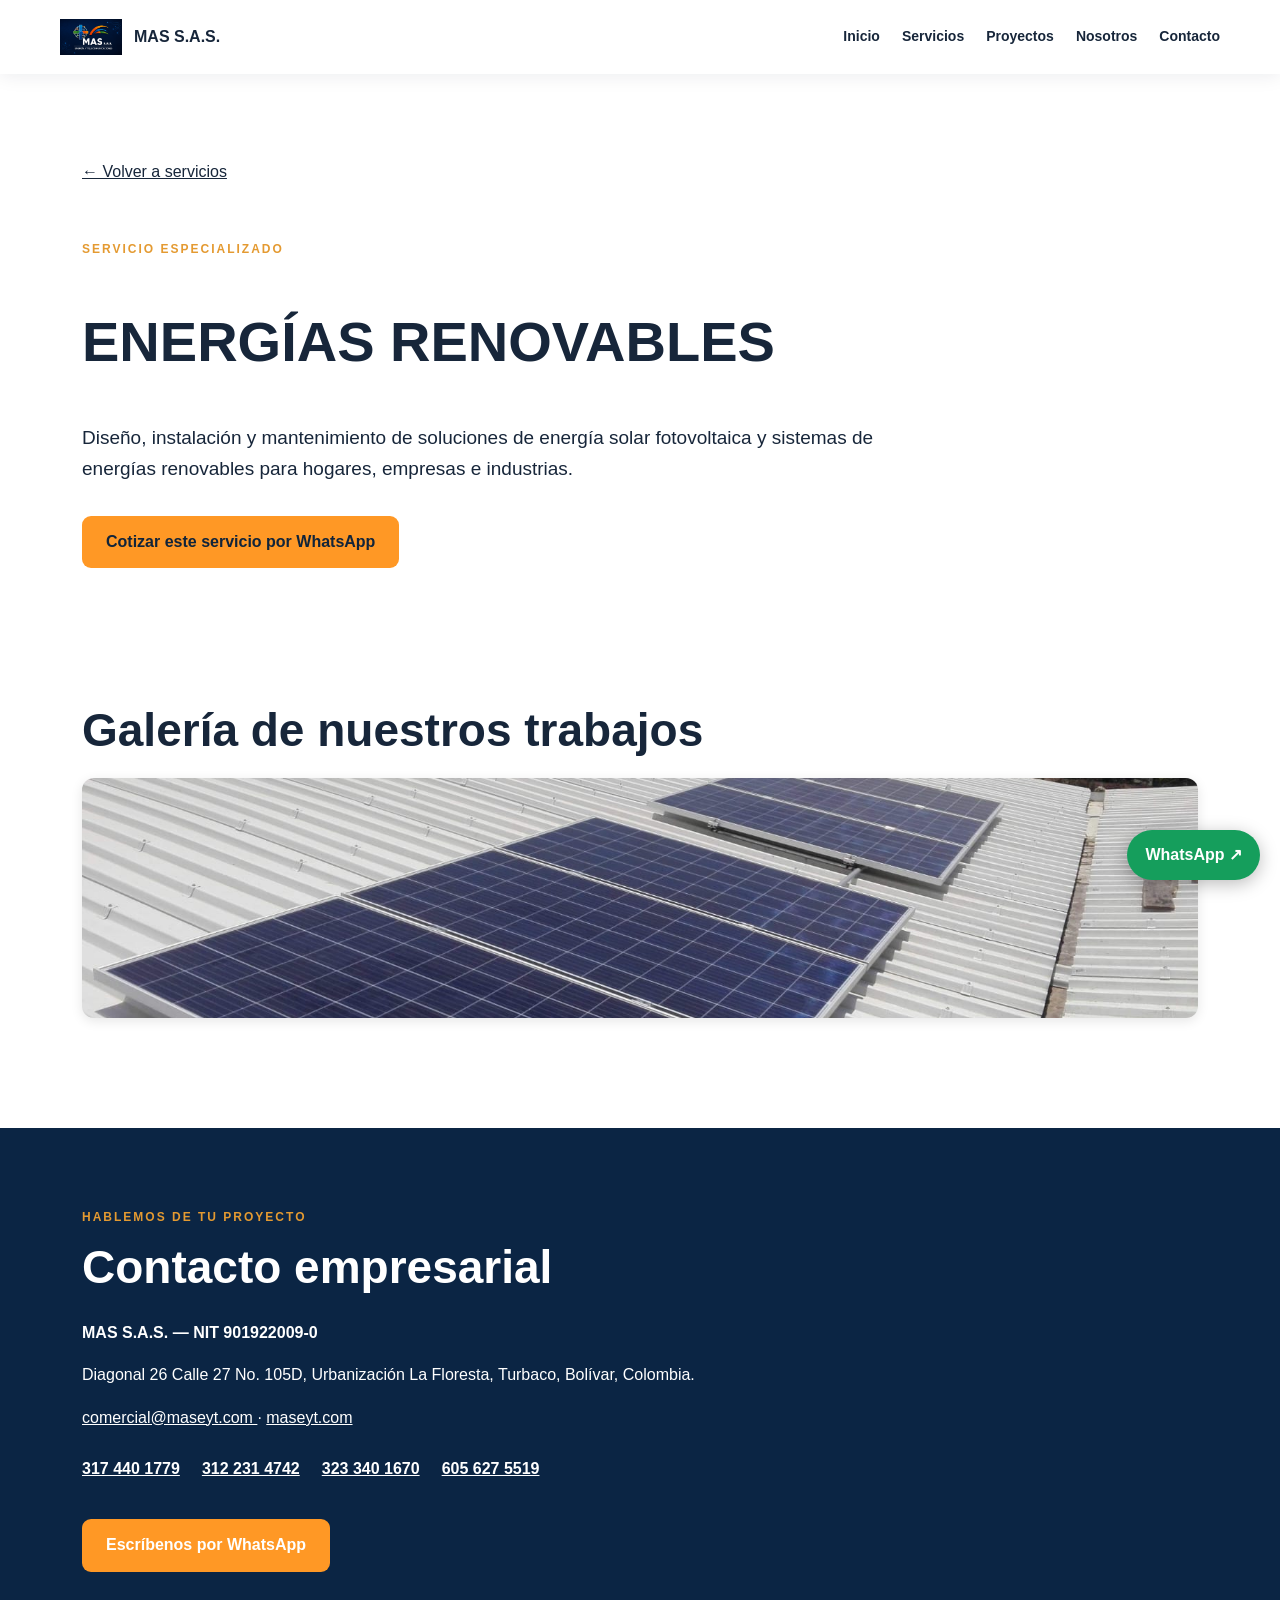
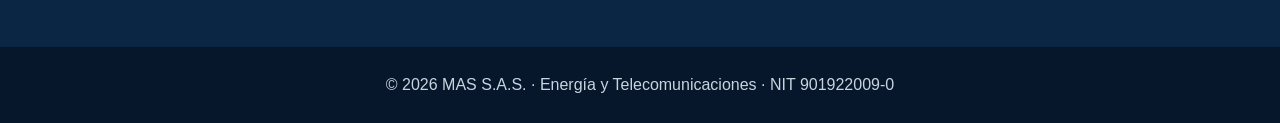
==== servicio.html @ 39f7eba4 "Update servicio.html" ====
<!doctype html>
<html lang="es">
<head>
  <meta charset="utf-8">
  <meta name="viewport" content="width=device-width, initial-scale=1">
  <meta name="description" content="MAS S.A.S. Energía, telecomunicaciones y soporte técnico en Colombia.">
  <title>Servicios | MAS S.A.S.</title>
  <link rel="stylesheet" href="estilos.css">

  <style>
    .service-gallery {
      margin-top: 35px;
    }

    .service-gallery h2 {
      margin-bottom: 20px;
    }

    .gallery-grid {
      display: grid;
      grid-template-columns: repeat(auto-fit, minmax(240px, 1fr));
      gap: 20px;
    }

    .gallery-item {
      margin: 0;
      overflow: hidden;
      border-radius: 12px;
      background: #f5f5f5;
      box-shadow: 0 3px 12px rgba(0,0,0,.10);
    }

    .gallery-item img {
      display: block;
      width: 100%;
      height: 240px;
      object-fit: cover;
      cursor: zoom-in;
    }

    .gallery-item figcaption {
      padding: 12px 15px;
      font-size: 14px;
      color: #333;
    }

    #desc {
      white-space: pre-line;
    }

    #gallery {
      margin-bottom: 25px;
    }

    .gallery-status {
      color: #666;
    }
  </style>
</head>

<body>

<header>
  <a class="brand" href="index.html">
    <img src="assets/logo-mas.jpg" alt="Logo MAS S.A.S.">
    <strong>MAS S.A.S.</strong>
  </a>

  <nav>
    <a href="index.html">Inicio</a>
    <a href="index.html#servicios">Servicios</a>
    <a href="index.html#proyectos">Proyectos</a>
    <a href="index.html#nosotros">Nosotros</a>
    <a href="index.html#contacto">Contacto</a>
  </nav>
</header>

<main class="wrap section">

  <a href="index.html#servicios">← Volver a servicios</a>

  <article class="detail">
    <span class="eyebrow">Servicio especializado</span>

    <h1 id="title">Cargando servicio...</h1>

    <p id="desc"></p>

    <a
      class="btn"
      id="quote"
      href="https://wa.me/573174401779"
      target="_blank"
      rel="noopener"
    >
      Cotizar este servicio por WhatsApp
    </a>
  </article>

  <section id="gallery" class="service-gallery" hidden>
    <h2>Galería de nuestros trabajos</h2>
    <div id="gallery-grid" class="gallery-grid"></div>
  </section>

</main>

<section id="contacto" class="contact">
  <div class="wrap">

    <span class="eyebrow">Hablemos de tu proyecto</span>

    <h2>Contacto empresarial</h2>

    <p>
      <b>MAS S.A.S. — NIT 901922009-0</b>
    </p>

    <p>
      Diagonal 26 Calle 27 No. 105D,
      Urbanización La Floresta,
      Turbaco, Bolívar, Colombia.
    </p>

    <p>
      <a href="mailto:comercial@maseyt.com">
        comercial@maseyt.com
      </a>
      ·
      <a href="https://maseyt.com">
        maseyt.com
      </a>
    </p>

    <div class="phones">
      <a href="tel:+573174401779">317 440 1779</a>
      <a href="tel:+573122314742">312 231 4742</a>
      <a href="tel:+573233401670">323 340 1670</a>
      <a href="tel:+576056275519">605 627 5519</a>
    </div>

    <a
      class="btn"
      href="https://wa.me/573174401779"
      target="_blank"
      rel="noopener"
    >
      Escríbenos por WhatsApp
    </a>

  </div>
</section>

<footer>
  © 2026 MAS S.A.S. · Energía y Telecomunicaciones · NIT 901922009-0
</footer>

<a
  class="floating"
  href="https://wa.me/573174401779"
  aria-label="WhatsApp"
  target="_blank"
  rel="noopener"
>
  WhatsApp ↗
</a>

<script>
  const serviciosOriginales = [
    {
      nombre: "ENERGÍAS RENOVABLES",
      descripcion: "Diseño, instalación y mantenimiento de soluciones de energía solar fotovoltaica y sistemas de energías renovables para hogares, empresas e industrias."
    },
    {
      nombre: "RADIOENLACES",
      descripcion: "Ofrecemos soluciones integrales de conectividad inalámbrica mediante el diseño, instalación, configuración, optimización y mantenimiento de radioenlaces punto a punto y punto a multipunto. Interconectamos sedes empresariales, instituciones y redes de proveedores de internet (ISP), garantizando enlaces estables, seguros y de alto rendimiento. Brindamos soporte técnico especializado y soluciones de conectividad a nivel local, regional y nacional."
    },
    {
      nombre: "REDES EMPRESARIALES",
      descripcion: "Diseñamos, implementamos y mantenemos infraestructuras de redes de datos para empresas e instituciones. Ofrecemos soluciones de cableado estructurado, fibra óptica, redes LAN y Wi-Fi, configuración de equipos de comunicación y optimización de redes, garantizando conectividad segura, estable y eficiente."
    },
    {
      nombre: "CONECTIVIDAD SATELITAL",
      descripcion: "Ofrecemos soluciones de conectividad satelital para empresas, instituciones y zonas rurales o de difícil acceso. Realizamos instalación, configuración, optimización y mantenimiento de sistemas de internet satelital, incluyendo tecnología Starlink. Integramos estas soluciones con redes empresariales y sistemas de distribución Wi-Fi para proporcionar conectividad confiable y de alto rendimiento en cualquier región del país con cobertura disponible."
    },
    {
      nombre: "SEGURIDAD ELECTRÓNICA Y CCTV",
      descripcion: "Diseñamos, instalamos, configuramos y mantenemos sistemas integrales de seguridad electrónica para empresas, instituciones, conjuntos residenciales y establecimientos comerciales. Ofrecemos soluciones de videovigilancia CCTV e IP, cámaras de seguridad, sistemas de grabación DVR y NVR, alarmas y control de acceso. Brindamos mantenimiento preventivo y correctivo, diagnóstico de fallas y soporte técnico especializado para garantizar la protección y continuidad de los sistemas de seguridad."
    },
    {
      nombre: "INSTALACIONES ELÉCTRICAS",
      descripcion: "Ofrecemos soluciones integrales en instalaciones eléctricas para los sectores residencial, comercial e industrial. Realizamos diseño, montaje, adecuación y mantenimiento preventivo y correctivo de redes eléctricas, tableros de distribución, sistemas de iluminación, puesta a tierra y respaldo energético. Diseñamos e implementamos sistemas de protección eléctrica mediante disyuntores y dispositivos de protección contra sobretensiones (DPS), para proteger equipos e instalaciones frente a sobrecargas, cortocircuitos y sobretensiones transitorias. Desarrollamos nuestros proyectos conforme a la normativa RETIE y demás disposiciones técnicas aplicables, priorizando la seguridad, eficiencia y continuidad del servicio."
    },
    {
      nombre: "REPARACIÓN ELECTRÓNICA ESPECIALIZADA",
      descripcion: "Ofrecemos diagnóstico, reparación y mantenimiento especializado de equipos electrónicos utilizados en telecomunicaciones, redes de datos y sistemas de energía. Realizamos reparación de tarjetas electrónicas, fuentes de alimentación, inversores, radios de comunicación y equipos de red de diferentes fabricantes, incluyendo Mimosa y MikroTik. Aplicamos técnicas de diagnóstico electrónico a nivel de componentes para identificar y corregir fallas, buscando recuperar la funcionalidad de los equipos, prolongar su vida útil y reducir los costos de reemplazo."
    },
    {
      nombre: "SOPORTE TÉCNICO ESPECIALIZADO Y EMERGENCIAS 24/7.",
      descripcion: "Brindamos soporte técnico especializado, diagnóstico de fallas y mantenimiento preventivo y correctivo de sistemas eléctricos, redes de datos, equipos de telecomunicaciones e infraestructura tecnológica. Contamos con atención de emergencias 24/7 para responder ante fallas críticas, interrupciones del servicio y situaciones que comprometan la continuidad operativa de empresas e instituciones. Ofrecemos soluciones oportunas y acompañamiento técnico para restablecer el funcionamiento de los sistemas y minimizar los tiempos de inactividad."
    }
  ];

  const parametros = new URLSearchParams(window.location.search);
  const id = Number(parametros.get("id"));

  const titulo = document.getElementById("title");
  const descripcion = document.getElementById("desc");
  const cotizar = document.getElementById("quote");
  const galeria = document.getElementById("gallery");
  const contenedorGaleria = document.getElementById("gallery-grid");

  function normalizarTexto(valor) {
    return String(valor || "")
      .normalize("NFD")
      .replace(/[\u0300-\u036f]/g, "")
      .toLowerCase()
      .replace(/[^a-z0-9]/g, "");
  }

  function obtenerLista(datos) {
    if (Array.isArray(datos)) return datos;

    if (!datos || typeof datos !== "object") return [];

    const posiblesClaves = [
      "servicios",
      "lista_servicios",
      "lista",
      "items"
    ];

    for (const clave of posiblesClaves) {
      if (Array.isArray(datos[clave])) {
        return datos[clave];
      }
    }

    return [];
  }

  function rutaImagen(valor) {
    if (!valor || typeof valor !== "string") return "";

    const ruta = valor.trim();

    if (/^(https?:)?\/\//i.test(ruta)) {
      return ruta;
    }

    if (ruta.startsWith("data:")) {
      return "";
    }

    return "/" + ruta.replace(/^\/+/, "");
  }

  function mostrarServicio(servicio) {
    const nombre = servicio.nombre || servicio.titulo || "Servicio";
    const texto = servicio.descripcion || servicio.descripcion_larga || "";

    titulo.textContent = nombre;
    descripcion.textContent = texto;

    document.title = nombre + " | MAS S.A.S.";

    cotizar.href =
      "https://wa.me/573174401779?text=" +
      encodeURIComponent(
        "Hola, quiero cotizar el servicio de " + nombre
      );

    contenedorGaleria.replaceChildren();

    const fotos = Array.isArray(servicio.galeria)
      ? servicio.galeria
      : [];

    for (const foto of fotos) {
      const imagenOriginal =
        typeof foto === "string"
          ? foto
          : foto.imagen || foto.foto || "";

      const imagenURL = rutaImagen(imagenOriginal);

      if (!imagenURL) continue;

      const figura = document.createElement("figure");
      figura.className = "gallery-item";

      const imagen = document.createElement("img");
      imagen.src = imagenURL;
      imagen.loading = "lazy";
      imagen.alt =
        foto.descripcion_foto ||
        "Trabajo realizado por MAS S.A.S.";

      imagen.addEventListener("click", () => {
        window.open(imagenURL, "_blank", "noopener");
      });

      figura.appendChild(imagen);

      const pie = typeof foto === "object"
        ? foto.descripcion_foto || ""
        : "";

      if (pie) {
        const textoPie = document.createElement("figcaption");
        textoPie.textContent = pie;
        figura.appendChild(textoPie);
      }

      contenedorGaleria.appendChild(figura);
    }

    galeria.hidden = contenedorGaleria.children.length === 0;
  }

  async function cargarServicio() {
    const original = serviciosOriginales[id];

    if (!Number.isInteger(id) || id < 0 || !original) {
      titulo.textContent = "Servicio no encontrado";
      descripcion.textContent = "";
      cotizar.hidden = true;
      return;
    }

    mostrarServicio(original);

    try {
      const respuesta = await fetch(
        "contenido/servicios.json",
        { cache: "no-store" }
      );

      if (!respuesta.ok) {
        throw new Error("No se pudo cargar servicios.json");
      }

      const datos = await respuesta.json();
      const servicios = obtenerLista(datos);

      if (!servicios.length) {
        console.warn("No se encontró una lista de servicios en el JSON.");
        return;
      }

      const servicioCMS = servicios.find((servicio) =>
        normalizarTexto(servicio.nombre || servicio.titulo) ===
        normalizarTexto(original.nombre)
      );

      if (servicioCMS) {
        mostrarServicio({
          ...original,
          ...servicioCMS
        });
      } else {
        console.warn(
          "No se encontró el servicio correspondiente en servicios.json:",
          original.nombre
        );
      }

    } catch (error) {
      console.error("Error al cargar el servicio:", error);
    }
  }

  cargarServicio();
</script>

</body>
</html>
---- estilos.css ----
*{box-sizing:border-box}html{scroll-behavior:smooth}body{margin:0;font:16px/1.65 Arial,sans-serif;color:#17263a;background:#fff}a{color:inherit}header{position:sticky;top:0;background:#fff;z-index:5;box-shadow:0 2px 18px #071b3214;padding:10px max(20px,calc((100vw - 1160px)/2));display:flex;align-items:center;justify-content:space-between;gap:20px}.brand{display:flex;align-items:center;gap:12px;text-decoration:none}.brand img{height:54px;width:62px;object-fit:contain}nav{display:flex;gap:22px;flex-wrap:wrap}nav a{text-decoration:none;font-weight:600;font-size:14px}.wrap{max-width:1160px;margin:auto;padding-left:22px;padding-right:22px}.section{padding-top:85px;padding-bottom:85px}.hero{background:linear-gradient(110deg,#071b38ed,#1269aee3),url('assets/uploads/20250723_154405.jpg') center/cover;color:white;padding:125px 0}.hero h1{font-size:clamp(36px,5.5vw,70px);line-height:1.12;margin:15px 0}.hero em{font-style:normal;color:#ffb24c}.hero p{max-width:640px;font-size:19px}.eyebrow{text-transform:uppercase;letter-spacing:2px;font-weight:700;color:#e49a31;font-size:12px}h2{font-size:clamp(30px,4vw,46px);line-height:1.2;margin:10px 0 25px}.btn{display:inline-block;background:#ff9825;color:#11243a;text-decoration:none;font-weight:700;padding:13px 24px;border-radius:9px;margin:12px 9px 0 0}.outline{border:1px solid #fff;background:transparent;color:white}.grid{display:grid;grid-template-columns:repeat(auto-fit,minmax(240px,1fr));gap:20px;margin-top:36px}.service{padding:27px;border:1px solid #e4eaf1;border-radius:16px;text-decoration:none;box-shadow:0 9px 24px #11243a0b;transition:transform .2s}.service:hover{transform:translateY(-5px);border-color:#ff9825}.service h3{line-height:1.3;color:#0b3763}.service p{color:#526073;font-size:14px}.num{color:#e49a31;font-weight:800}.more{color:#1269ae;font-weight:700}.muted{background:#eff5fa}.gallery{display:grid;grid-template-columns:repeat(auto-fit,minmax(230px,1fr));gap:18px}.gallery img{width:100%;height:235px;object-fit:cover;border-radius:12px}.contact{background:#0b2544;color:#fff;padding:75px 0}.contact a{color:#fff}.phones{display:flex;gap:12px 22px;flex-wrap:wrap;margin:25px 0}.phones a{font-weight:700}footer{text-align:center;background:#06172b;color:#c8d4df;padding:25px}.floating{position:fixed;bottom:20px;right:20px;background:#159e5c;color:#fff;text-decoration:none;padding:12px 18px;border-radius:30px;font-weight:700;box-shadow:0 4px 18px #0004}.detail{max-width:800px;padding:50px 0 100px}.detail h1{font-size:clamp(34px,5vw,56px);line-height:1.2}.detail p{font-size:19px;white-space:pre-line}@media(max-width:700px){header{display:block;text-align:center}.brand{justify-content:center}nav{justify-content:center;gap:12px}.hero{padding:75px 0}.section{padding-top:55px;padding-bottom:55px}}
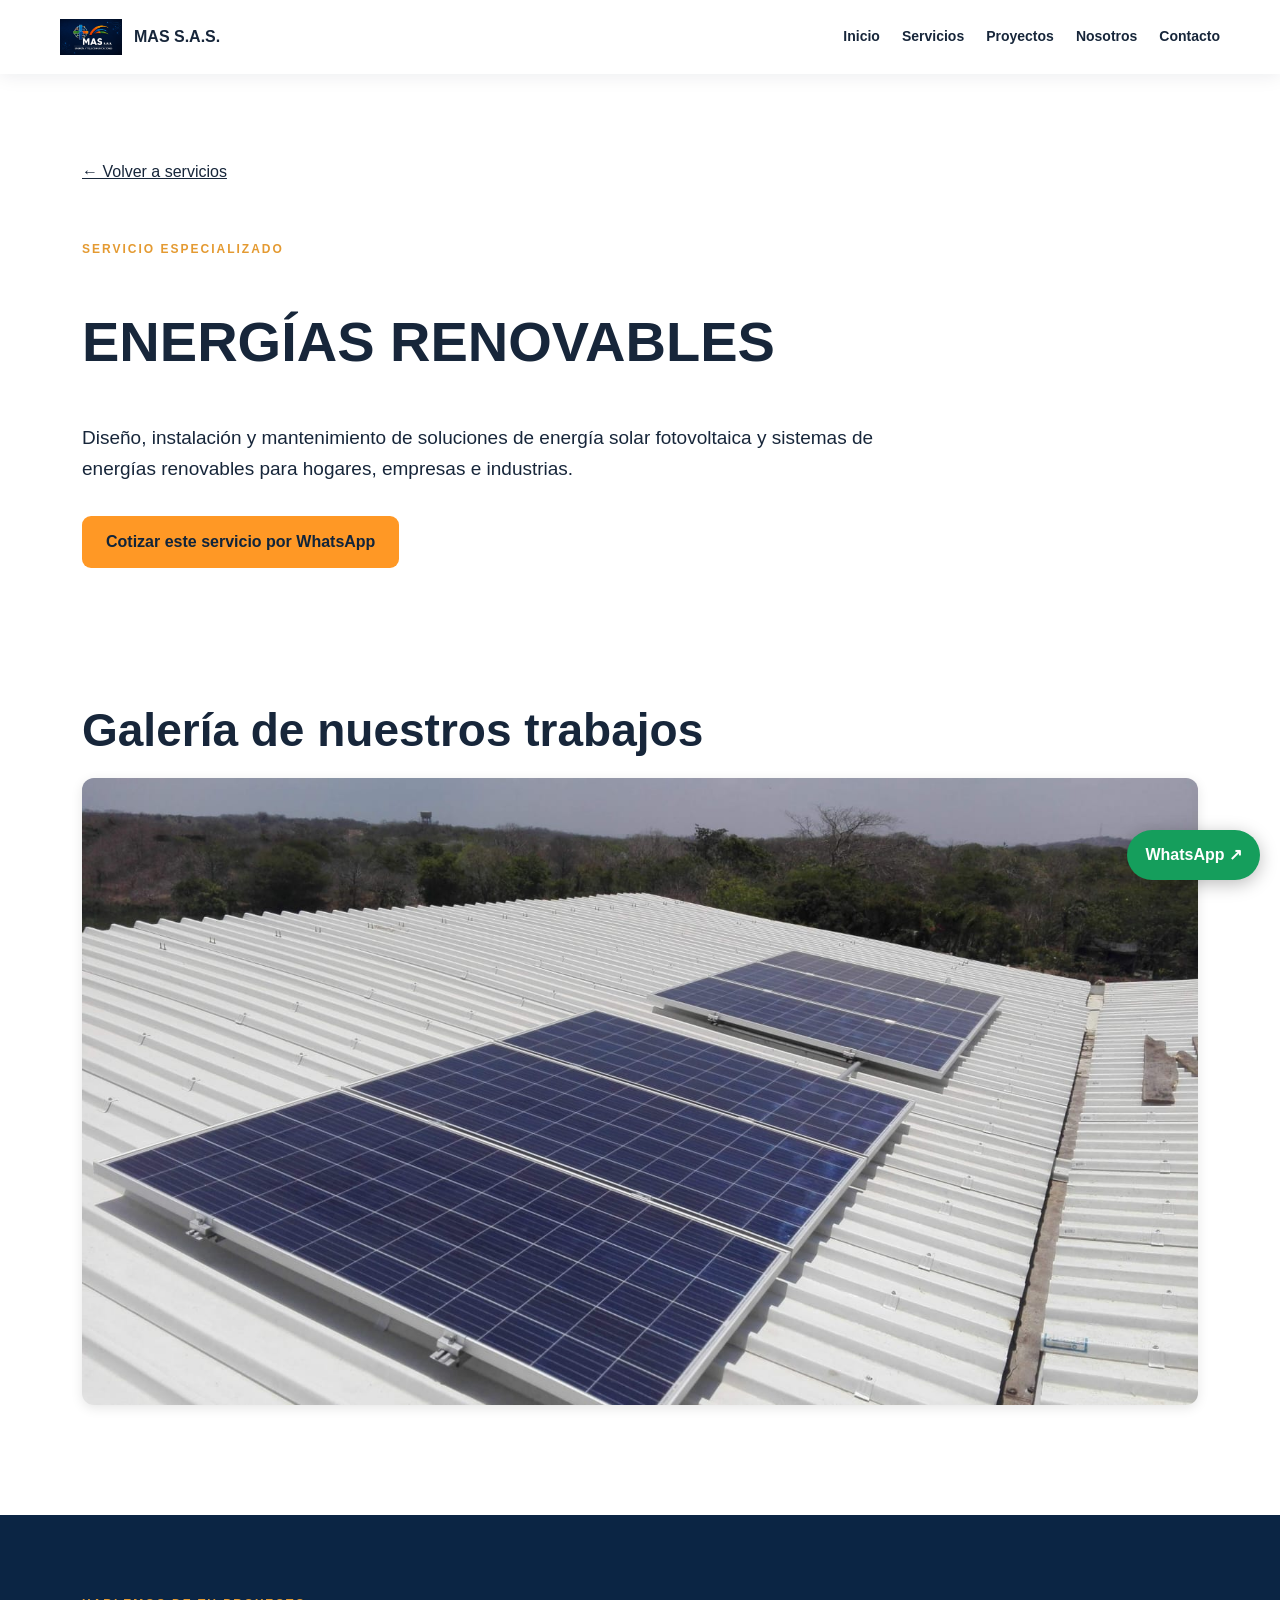
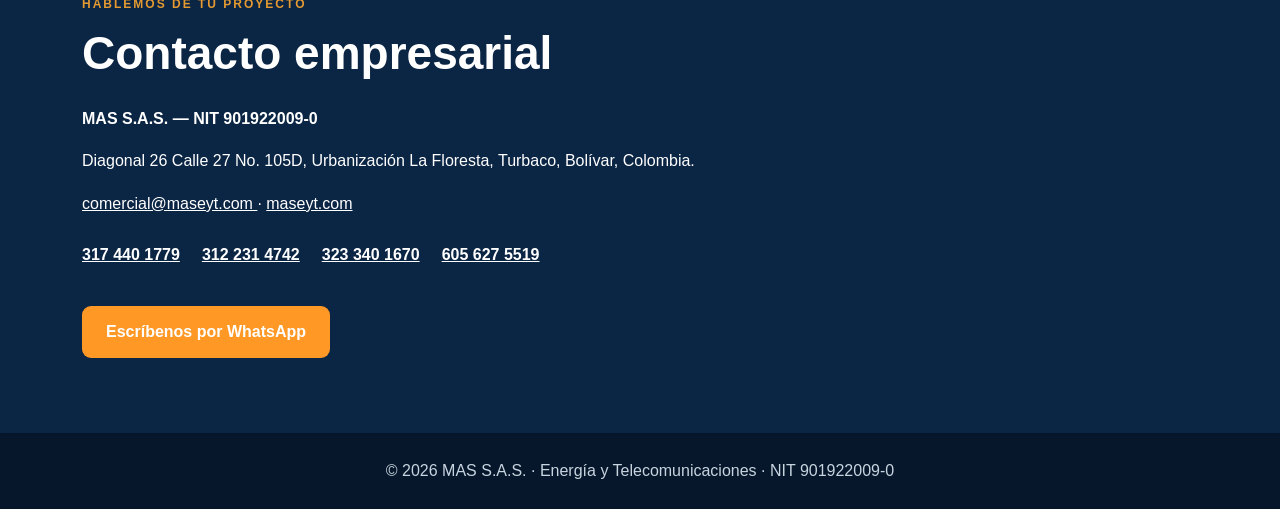
==== commit 26a83d33: "Update servicio.html" ====
--- a/servicio.html
+++ b/servicio.html
@@ -34,8 +34,8 @@
     .gallery-item img {
       display: block;
       width: 100%;
-      height: 240px;
-      object-fit: cover;
+      height: auto;
+      object-fit: contain;
       cursor: zoom-in;
     }
 
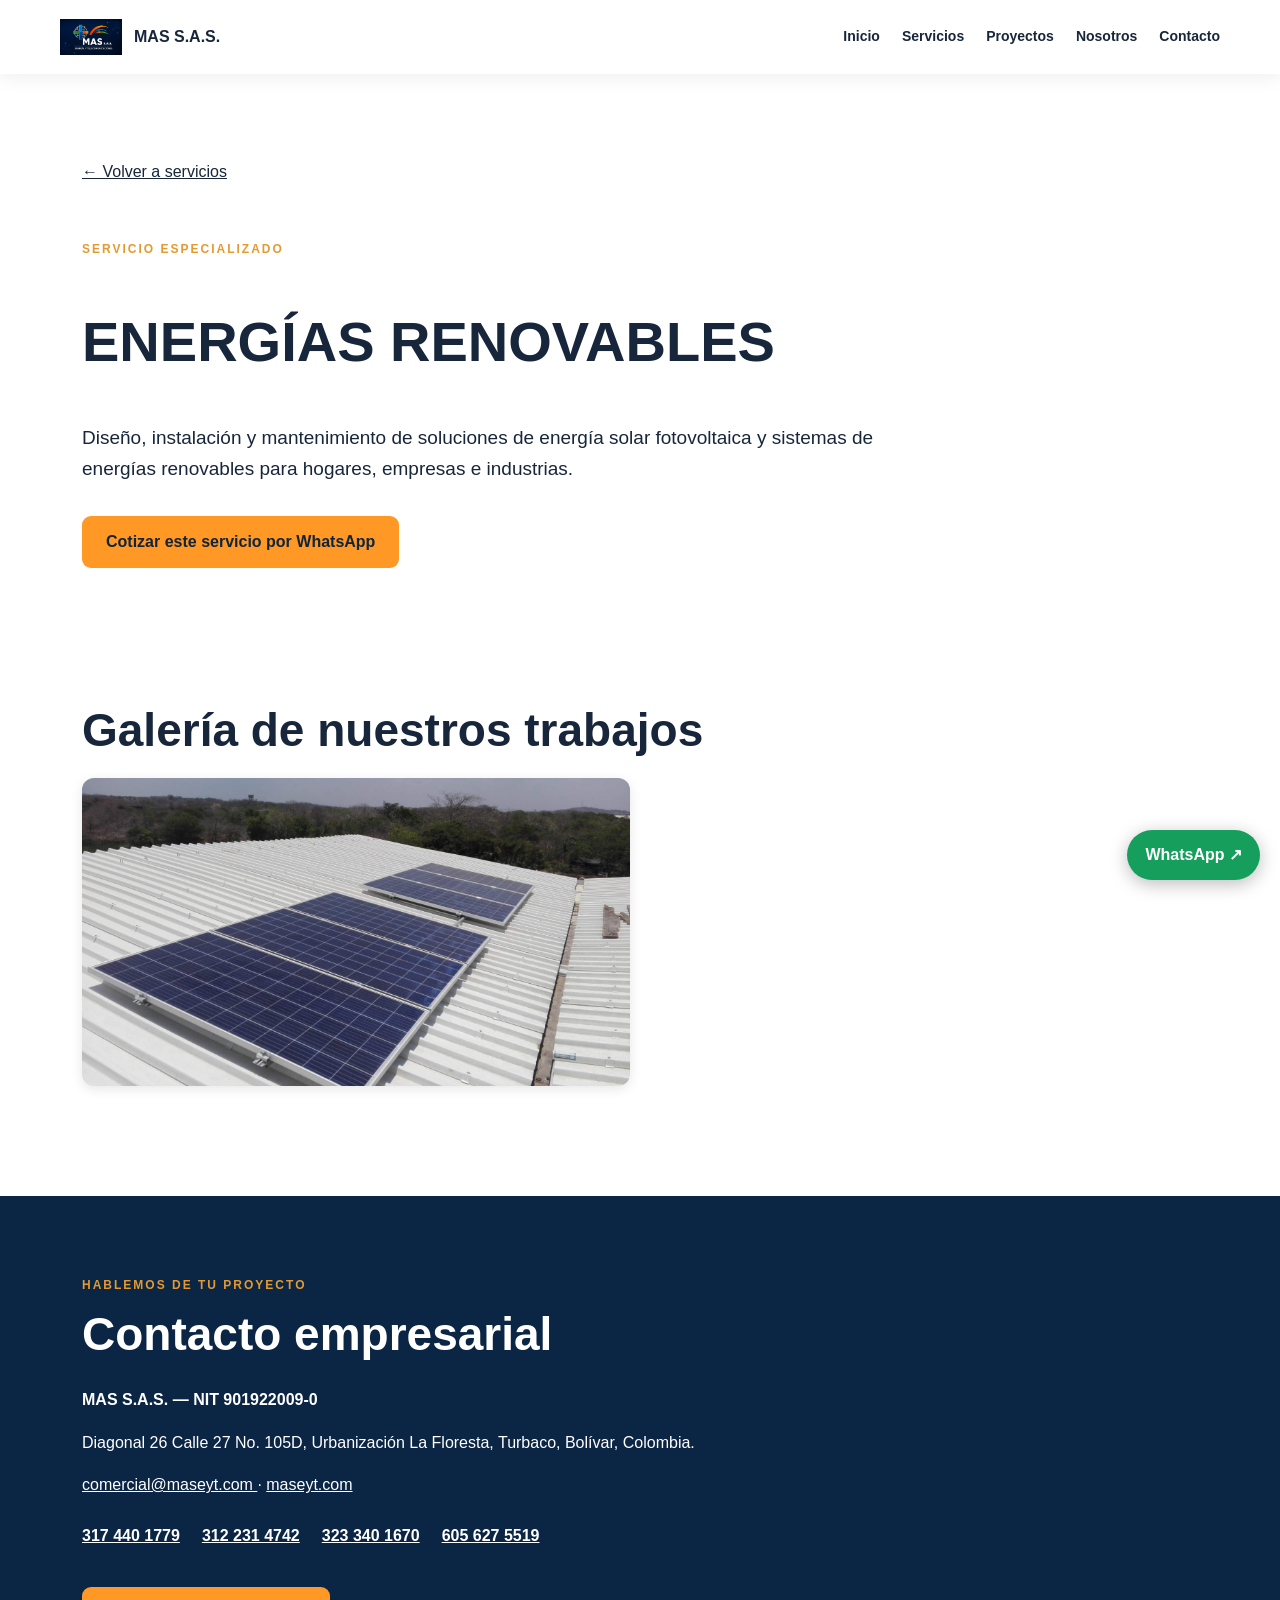
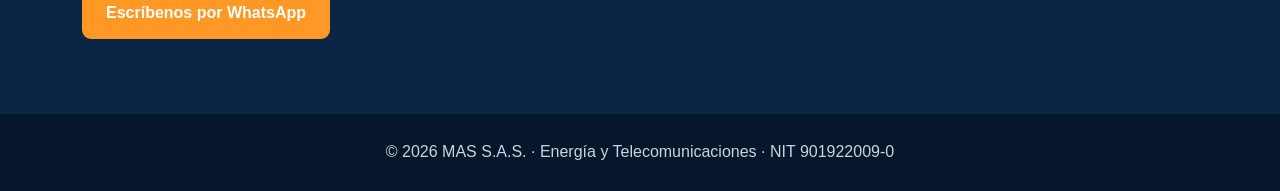
==== commit ce21501d: "Update servicio.html" ====
--- a/servicio.html
+++ b/servicio.html
@@ -19,7 +19,7 @@
 
     .gallery-grid {
       display: grid;
-      grid-template-columns: repeat(auto-fit, minmax(240px, 1fr));
+      grid-template-columns: repeat(2, minmax(0, 1fr));
       gap: 20px;
     }
 
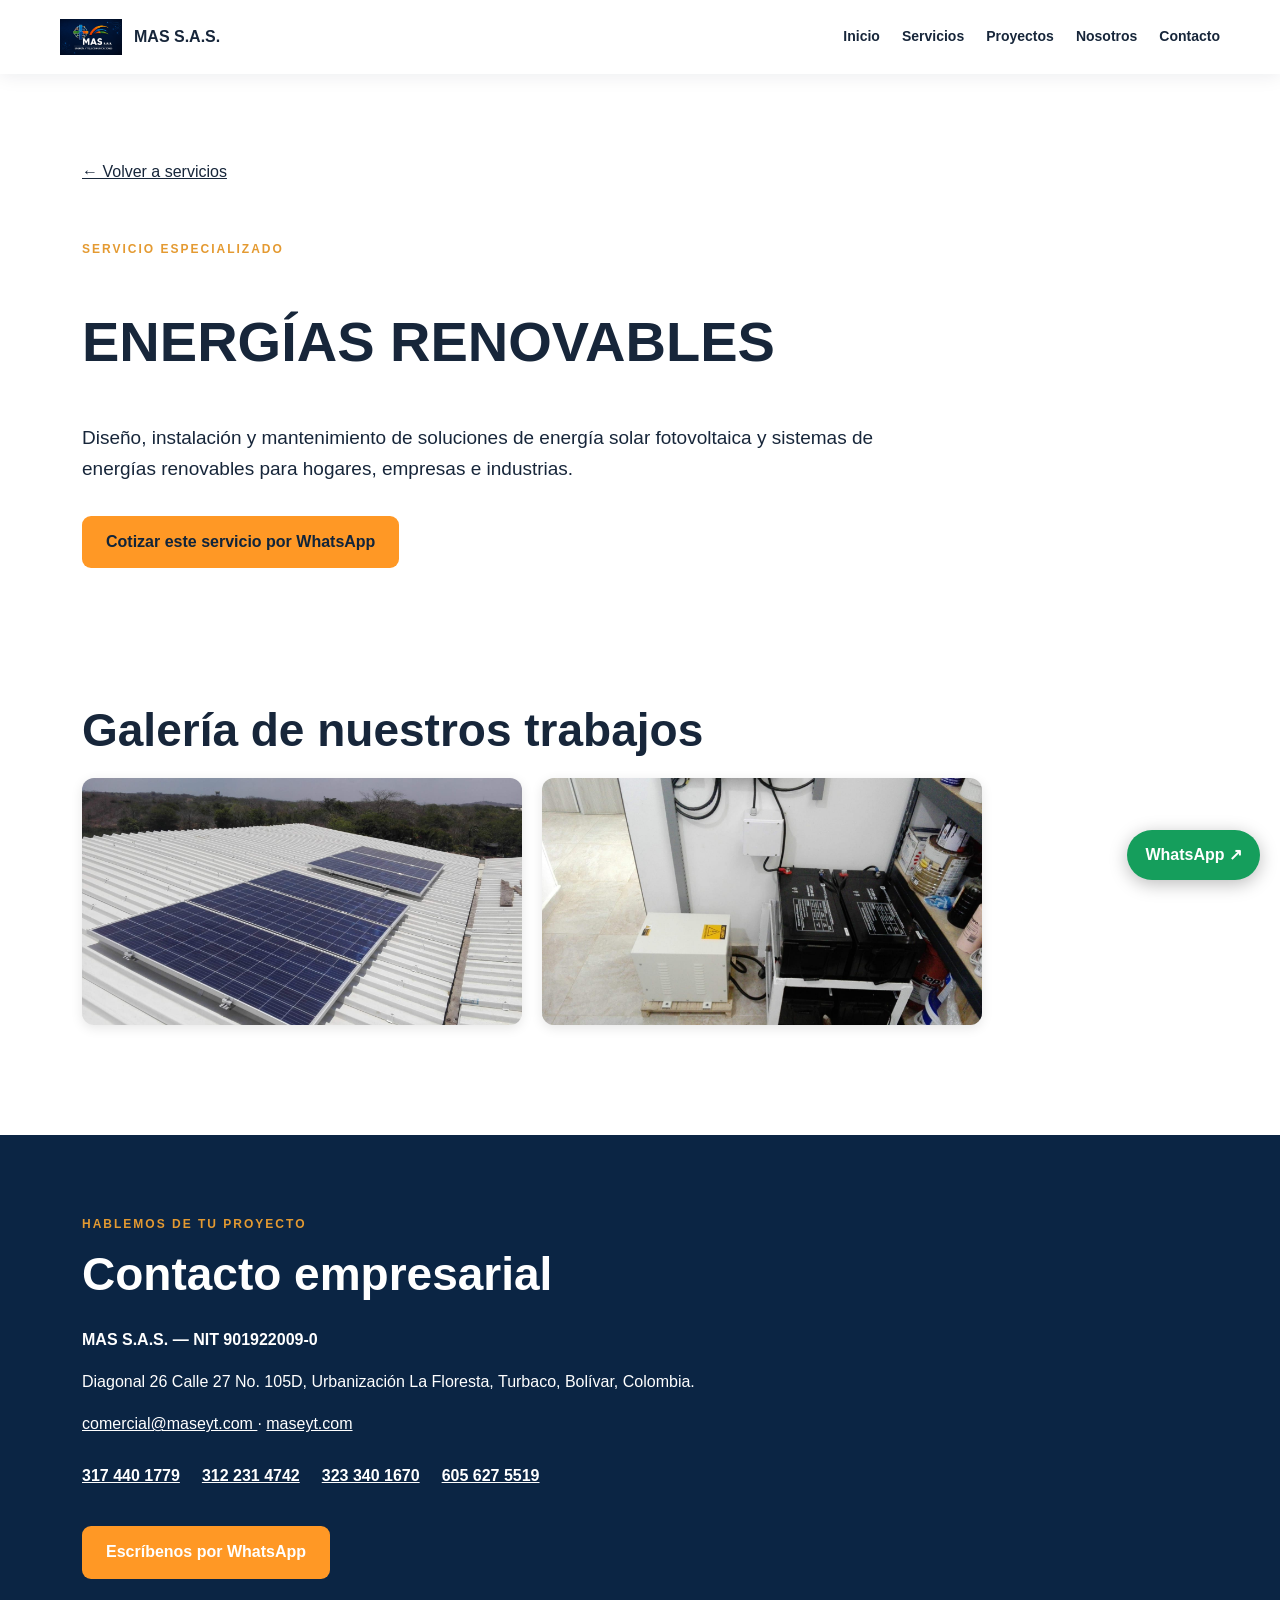
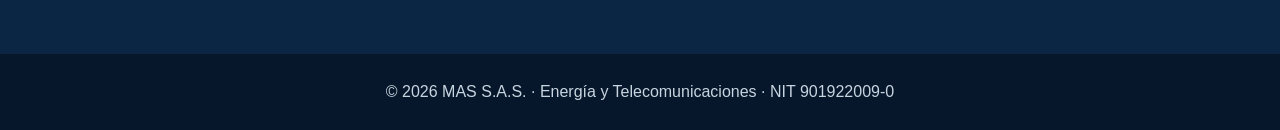
==== commit f2be4fdb: "Update servicio.html" ====
--- a/servicio.html
+++ b/servicio.html
@@ -21,6 +21,7 @@
       display: grid;
       grid-template-columns: repeat(2, minmax(0, 1fr));
       gap: 20px;
+      max-width: 900px;
     }
 
     .gallery-item {
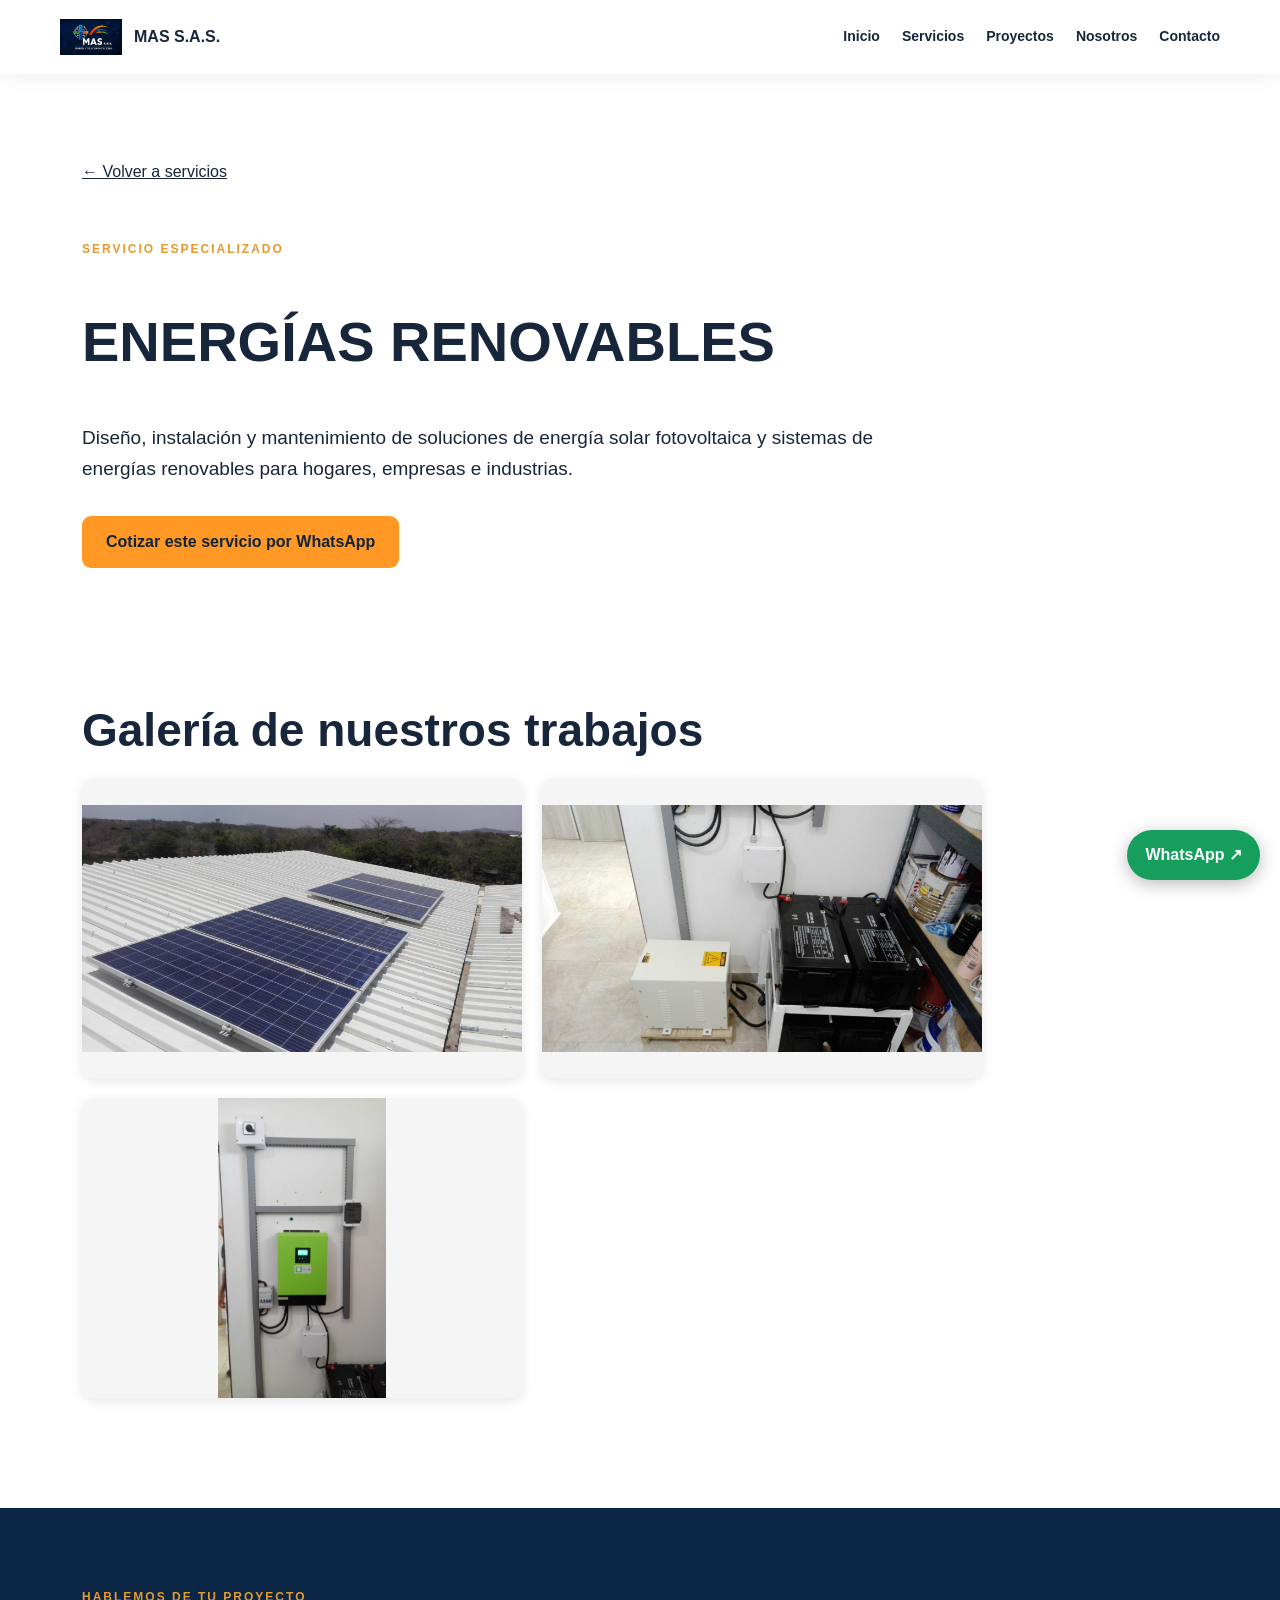
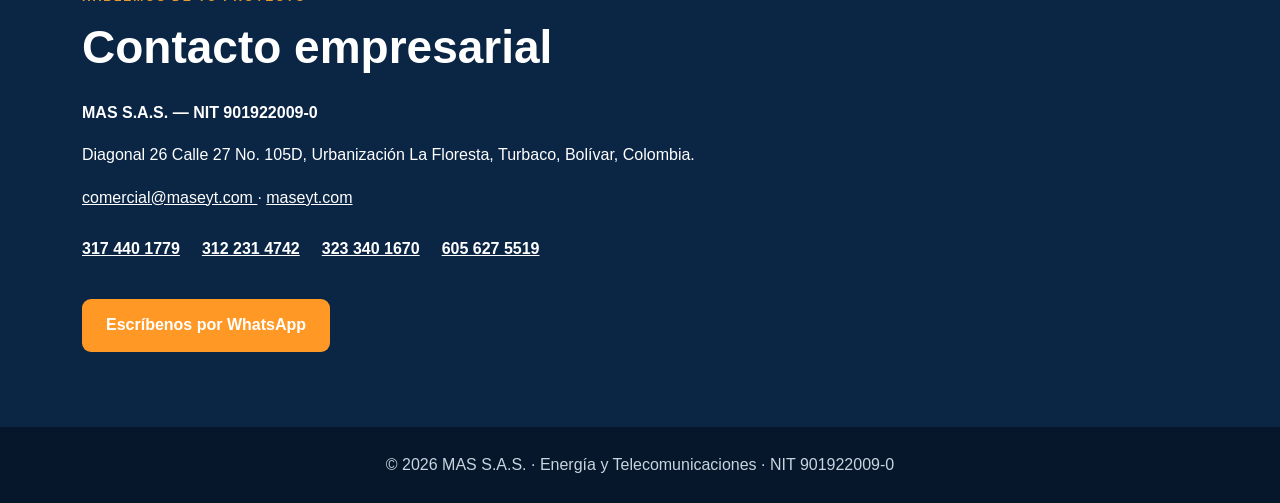
==== commit 729b4819: "Update servicio.html" ====
--- a/servicio.html
+++ b/servicio.html
@@ -35,7 +35,7 @@
     .gallery-item img {
       display: block;
       width: 100%;
-      height: auto;
+      height: 300px;
       object-fit: contain;
       cursor: zoom-in;
     }
